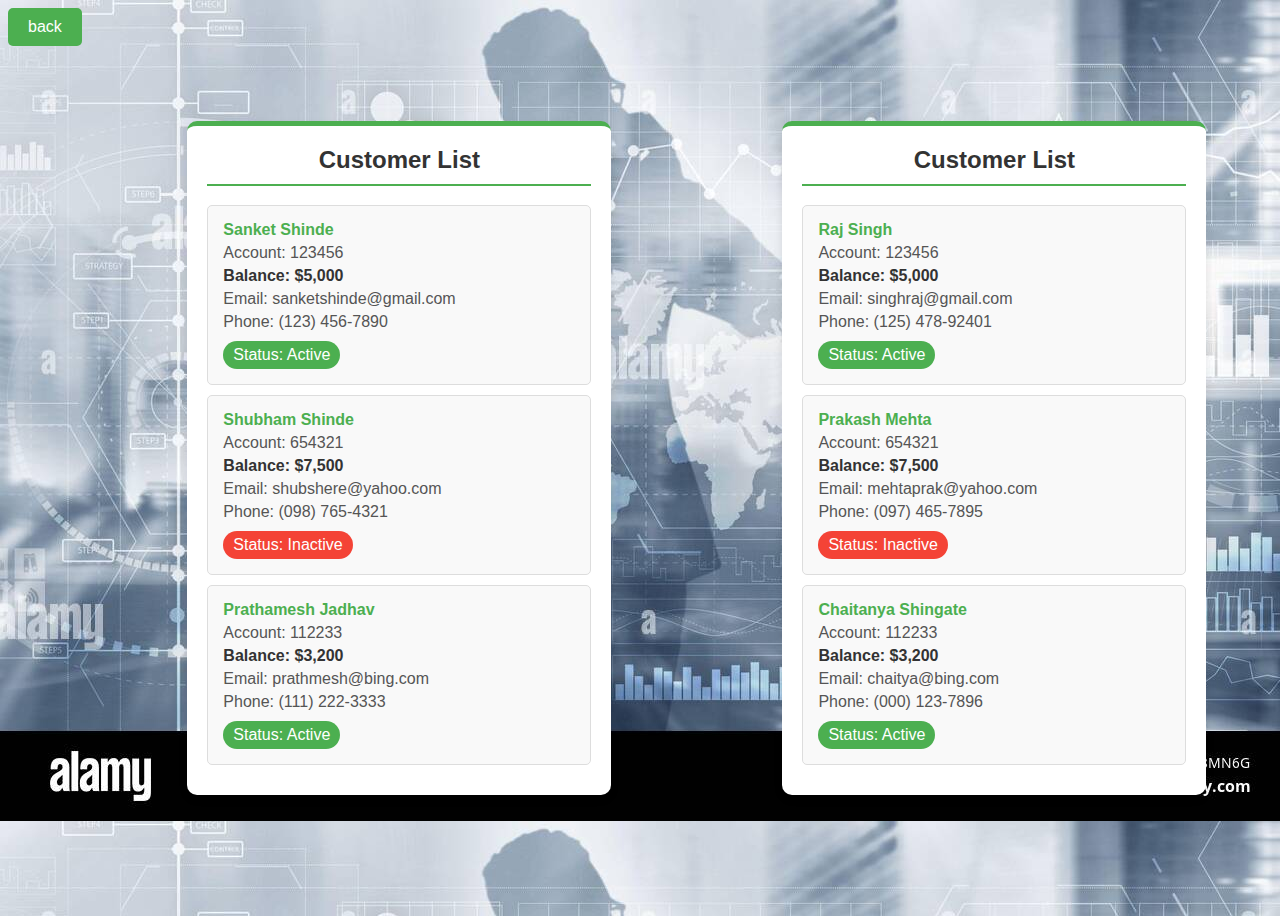
==== indexcustomers.html @ 95d2ad1a "Add files via upload" ====
<!DOCTYPE html>
<html lang="en">

<head>
    <meta charset="UTF-8">
    <meta name="viewport" content="width=device-width, initial-scale=1.0">
    <title>Customer Cards</title>
    <link rel="stylesheet" href="stylecustomers.css">
    <script>
        // Get a reference to the button
        const goBackButton = document.getElementById('goBackButton');
    
        // Add a click event listener
        goBackButton.addEventListener('click', () => {
            // Go back in history
            window.history.back();
        });
    </script>
    
</head>

<body>
    <header>
        <button>back</button>
    </header>
    <div class="card-container">
        <div class="customer-card">
            <h2>Customer List</h2>
            <ul class="customer-list">
                <li class="customer-item">
                    <span class="customer-name">Sanket Shinde</span>
                    <span class="customer-account">Account: 123456</span>
                    <span class="customer-balance">Balance: $5,000</span>
                    <span class="customer-email">Email: sanketshinde@gmail.com</span>
                    <span class="customer-phone">Phone: (123) 456-7890</span>
                    <span class="customer-status active">Status: Active</span>
                </li>
                <li class="customer-item">
                    <span class="customer-name">Shubham Shinde</span>
                    <span class="customer-account">Account: 654321</span>
                    <span class="customer-balance">Balance: $7,500</span>
                    <span class="customer-email">Email: shubshere@yahoo.com</span>
                    <span class="customer-phone">Phone: (098) 765-4321</span>
                    <span class="customer-status inactive">Status: Inactive</span>
                </li>
                <li class="customer-item">
                    <span class="customer-name">Prathamesh Jadhav</span>
                    <span class="customer-account">Account: 112233</span>
                    <span class="customer-balance">Balance: $3,200</span>
                    <span class="customer-email">Email: prathmesh@bing.com</span>
                    <span class="customer-phone">Phone: (111) 222-3333</span>
                    <span class="customer-status active">Status: Active</span>
                </li>
                <!-- Add more customer items as needed -->
            </ul>
        </div>
    </div>
</body>

</html>


<!DOCTYPE html>
<html lang="en">

<head>
    <meta charset="UTF-8">
    <meta name="viewport" content="width=device-width, initial-scale=1.0">
    <title>Customer Cards</title>
    <link rel="stylesheet" href="stylecustomers.css">
</head>

<body>
    <div class="card-container">
        <div class="customer-card">
            <h2>Customer List</h2>
            <ul class="customer-list">
                <li class="customer-item">
                    <span class="customer-name">Raj Singh</span>
                    <span class="customer-account">Account: 123456</span>
                    <span class="customer-balance">Balance: $5,000</span>
                    <span class="customer-email">Email: singhraj@gmail.com</span>
                    <span class="customer-phone">Phone: (125) 478-92401</span>
                    <span class="customer-status active">Status: Active</span>
                </li>
                <li class="customer-item">
                    <span class="customer-name">Prakash Mehta</span>
                    <span class="customer-account">Account: 654321</span>
                    <span class="customer-balance">Balance: $7,500</span>
                    <span class="customer-email">Email: mehtaprak@yahoo.com</span>
                    <span class="customer-phone">Phone: (097) 465-7895</span>
                    <span class="customer-status inactive">Status: Inactive</span>
                </li>
                <li class="customer-item">
                    <span class="customer-name">Chaitanya Shingate</span>
                    <span class="customer-account">Account: 112233</span>
                    <span class="customer-balance">Balance: $3,200</span>
                    <span class="customer-email">Email: chaitya@bing.com</span>
                    <span class="customer-phone">Phone: (000) 123-7896</span>
                    <span class="customer-status active">Status: Active</span>
                </li>
                <!-- Add more customer items as needed -->
            </ul>
        </div>
    </div>
</body>

</html>
---- stylecustomers.css ----
body {
    background-image: url(download\ \(11\).jpeg);
    font-family: 'Arial', sans-serif;
    background-color: #f4f4f4;
    display: flex;
    justify-content: center;
    height: 100vh;
    flex-wrap: wrap;
}

button {
    background-color: #4CAF50;
    color: #FFFFFF;
    border: none;
    padding: 10px 20px;
    font-size: 16px;
    cursor: pointer;
    border-radius: 5px;
}

.card-container {
    justify-content: center;
    align-items: center;
    width: 30vw;
    margin: auto;
    box-shadow: #555;
}

.customer-card {
    background-color: #fff;
    border-radius: 10px;
    box-shadow: 0 4px 8px rgba(0, 0, 0, 0.1);
    padding: 20px;
    width: 100%;
    text-align: left;
    border-top: 5px solid #4CAF50;
    /* Add color border to the top */
}

.customer-card h2 {
    margin-top: 0;
    text-align: center;
    color: #333;
    border-bottom: 2px solid #4CAF50;
    /* Add a bottom border to the heading */
    padding-bottom: 10px;
}

.customer-list {
    list-style-type: none;
    padding: 0;
    margin: 0;
}

.customer-item {
    background-color: #f9f9f9;
    border: 1px solid #ddd;
    border-radius: 5px;
    padding: 15px;
    margin-bottom: 10px;
    display: flex;
    flex-direction: column;
    align-items: flex-start;
}

.customer-item:hover {
    background-color: #e9e9e9;
}

.customer-name {
    font-weight: bold;
    color: #4CAF50;
}

.customer-account,
.customer-balance,
.customer-email,
.customer-phone,
.customer-status {
    color: #555;
    margin-top: 5px;
}

.customer-balance {
    font-weight: bold;
    color: #333;
}

.customer-status {
    margin-top: 10px;
    padding: 5px 10px;
    border-radius: 20px;
    color: #fff;
}

.customer-status.active {
    background-color: #4CAF50;
}

.customer-status.inactive {
    background-color: #f44336;
}

@media screen and (max-width:700px) {
    .card-container{
        width: 100vw;
        margin: auto;
    }
    .customer-card {
        width: 250px;
        margin: 20px auto;
    }
}
---- stylecustomers.css ----
body {
    background-image: url(download\ \(11\).jpeg);
    font-family: 'Arial', sans-serif;
    background-color: #f4f4f4;
    display: flex;
    justify-content: center;
    height: 100vh;
    flex-wrap: wrap;
}

button {
    background-color: #4CAF50;
    color: #FFFFFF;
    border: none;
    padding: 10px 20px;
    font-size: 16px;
    cursor: pointer;
    border-radius: 5px;
}

.card-container {
    justify-content: center;
    align-items: center;
    width: 30vw;
    margin: auto;
    box-shadow: #555;
}

.customer-card {
    background-color: #fff;
    border-radius: 10px;
    box-shadow: 0 4px 8px rgba(0, 0, 0, 0.1);
    padding: 20px;
    width: 100%;
    text-align: left;
    border-top: 5px solid #4CAF50;
    /* Add color border to the top */
}

.customer-card h2 {
    margin-top: 0;
    text-align: center;
    color: #333;
    border-bottom: 2px solid #4CAF50;
    /* Add a bottom border to the heading */
    padding-bottom: 10px;
}

.customer-list {
    list-style-type: none;
    padding: 0;
    margin: 0;
}

.customer-item {
    background-color: #f9f9f9;
    border: 1px solid #ddd;
    border-radius: 5px;
    padding: 15px;
    margin-bottom: 10px;
    display: flex;
    flex-direction: column;
    align-items: flex-start;
}

.customer-item:hover {
    background-color: #e9e9e9;
}

.customer-name {
    font-weight: bold;
    color: #4CAF50;
}

.customer-account,
.customer-balance,
.customer-email,
.customer-phone,
.customer-status {
    color: #555;
    margin-top: 5px;
}

.customer-balance {
    font-weight: bold;
    color: #333;
}

.customer-status {
    margin-top: 10px;
    padding: 5px 10px;
    border-radius: 20px;
    color: #fff;
}

.customer-status.active {
    background-color: #4CAF50;
}

.customer-status.inactive {
    background-color: #f44336;
}

@media screen and (max-width:700px) {
    .card-container{
        width: 100vw;
        margin: auto;
    }
    .customer-card {
        width: 250px;
        margin: 20px auto;
    }
}
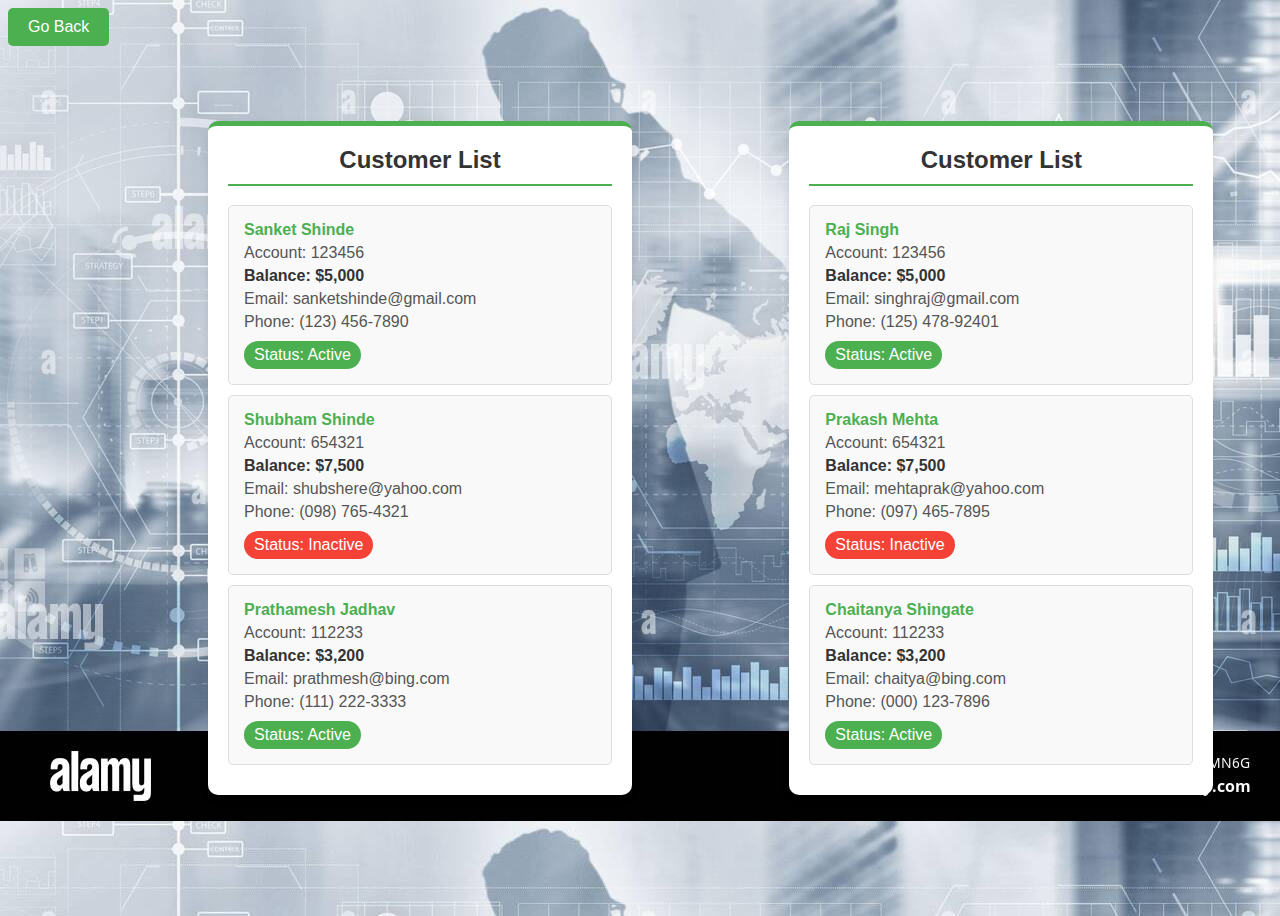
==== commit a48f696c: "Update indexcustomers.html" ====
--- a/indexcustomers.html
+++ b/indexcustomers.html
@@ -21,7 +21,7 @@
 
 <body>
     <header>
-        <button>back</button>
+        <button id="goBackButton">Go Back</button>
     </header>
     <div class="card-container">
         <div class="customer-card">
@@ -105,4 +105,4 @@
     </div>
 </body>
 
-</html>+</html>
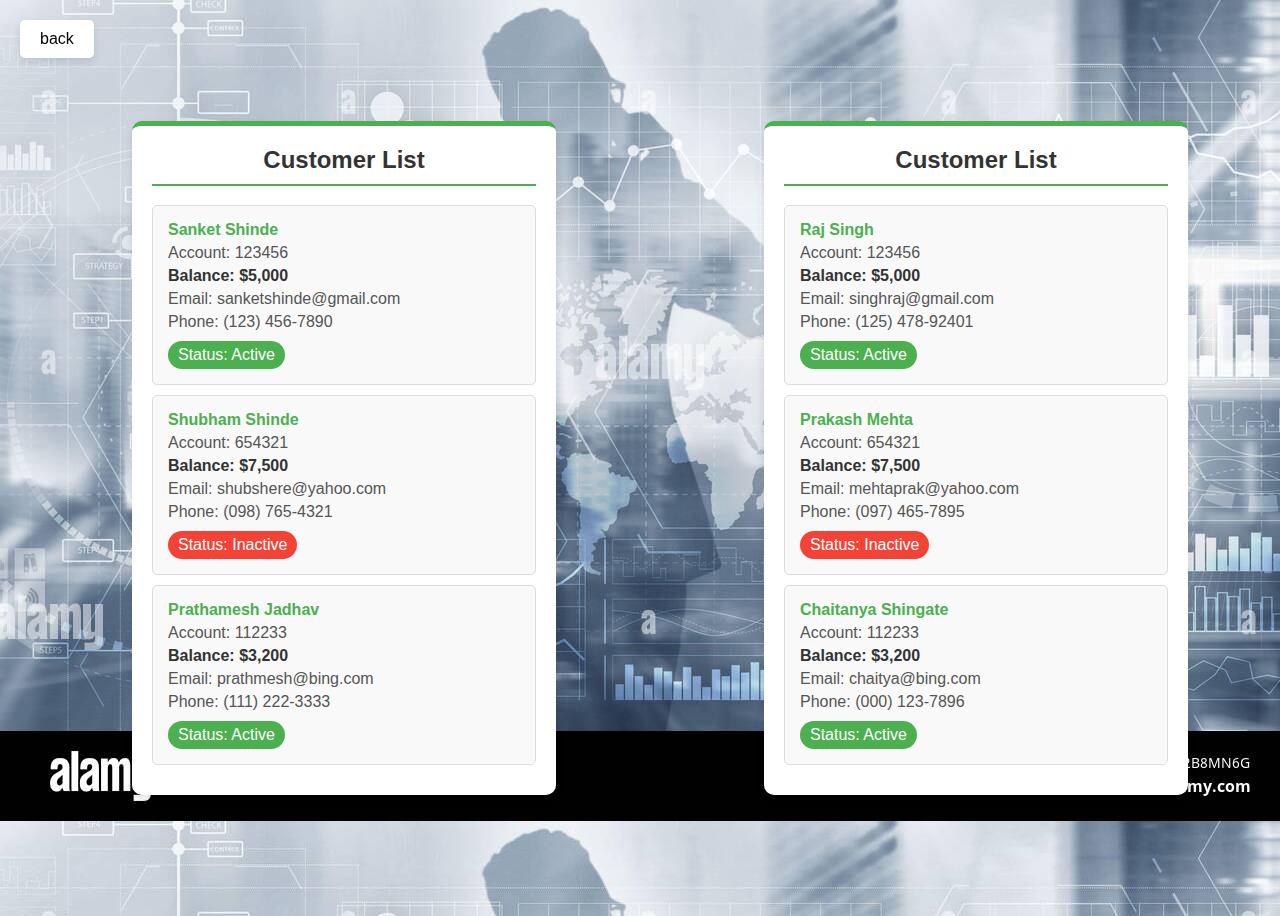
==== commit 6528ef90: "Add files via upload" ====
--- a/indexcustomers.html
+++ b/indexcustomers.html
@@ -6,23 +6,11 @@
     <meta name="viewport" content="width=device-width, initial-scale=1.0">
     <title>Customer Cards</title>
     <link rel="stylesheet" href="stylecustomers.css">
-    <script>
-        // Get a reference to the button
-        const goBackButton = document.getElementById('goBackButton');
-    
-        // Add a click event listener
-        goBackButton.addEventListener('click', () => {
-            // Go back in history
-            window.history.back();
-        });
-    </script>
     
 </head>
 
 <body>
-    <header>
-        <button id="goBackButton">Go Back</button>
-    </header>
+        <button id="goBackButton">back</button>
     <div class="card-container">
         <div class="customer-card">
             <h2>Customer List</h2>
@@ -103,6 +91,7 @@
             </ul>
         </div>
     </div>
+    <script src="scriptcustomer.js"></script>
 </body>
 
-</html>
+</html>--- a/stylecustomers.css
+++ b/stylecustomers.css
@@ -7,7 +7,24 @@
     height: 100vh;
     flex-wrap: wrap;
 }
+#goBackButton {
+    background-color: white;
+    box-shadow: 0 4px 8px rgba(0, 0, 0, 0.1);
+    /* background-color: #4CAF50; */
+    color: black;
+    border: none;
+    padding: 10px 20px;
+    font-size: 16px;
+    cursor: pointer;
+    border-radius: 5px;
+    position: fixed;
+    top: 20px;
+    left: 20px;
+}
 
+#goBackButton:hover {
+    box-shadow: none;
+}
 button {
     background-color: #4CAF50;
     color: #FFFFFF;
@@ -16,6 +33,9 @@
     font-size: 16px;
     cursor: pointer;
     border-radius: 5px;
+    position: fixed;
+    top: 20px;
+    left: 20px;
 }
 
 .card-container {
--- a/stylecustomers.css
+++ b/stylecustomers.css
@@ -7,7 +7,24 @@
     height: 100vh;
     flex-wrap: wrap;
 }
+#goBackButton {
+    background-color: white;
+    box-shadow: 0 4px 8px rgba(0, 0, 0, 0.1);
+    /* background-color: #4CAF50; */
+    color: black;
+    border: none;
+    padding: 10px 20px;
+    font-size: 16px;
+    cursor: pointer;
+    border-radius: 5px;
+    position: fixed;
+    top: 20px;
+    left: 20px;
+}
 
+#goBackButton:hover {
+    box-shadow: none;
+}
 button {
     background-color: #4CAF50;
     color: #FFFFFF;
@@ -16,6 +33,9 @@
     font-size: 16px;
     cursor: pointer;
     border-radius: 5px;
+    position: fixed;
+    top: 20px;
+    left: 20px;
 }
 
 .card-container {
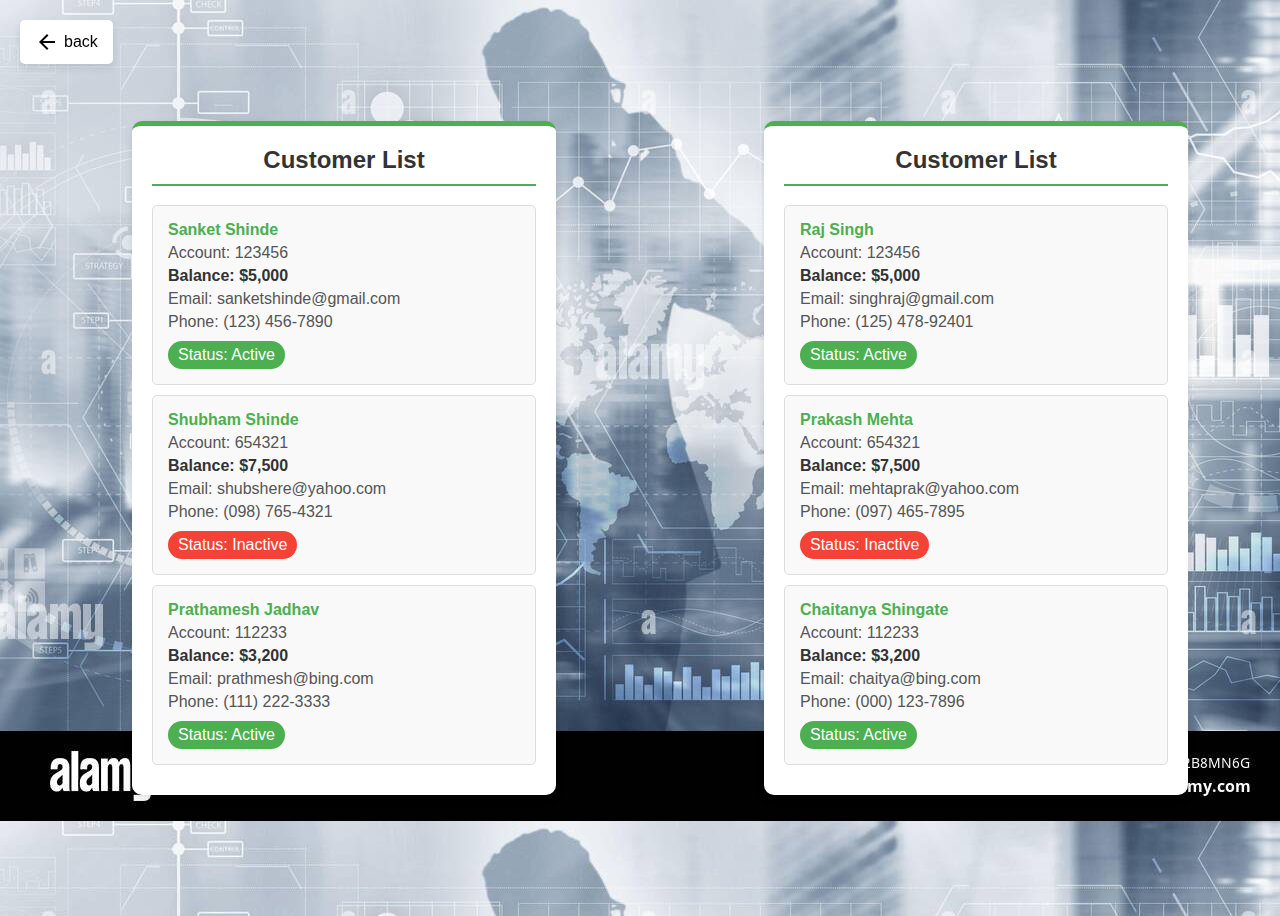
==== commit 7d7978a1: "Add files via upload" ====
--- a/indexcustomers.html
+++ b/indexcustomers.html
@@ -6,11 +6,15 @@
     <meta name="viewport" content="width=device-width, initial-scale=1.0">
     <title>Customer Cards</title>
     <link rel="stylesheet" href="stylecustomers.css">
+    <link rel="stylesheet" href="https://fonts.googleapis.com/css2?family=Material+Symbols+Outlined:opsz,wght,FILL,GRAD@24,400,0,0" />
     
 </head>
 
 <body>
-        <button id="goBackButton">back</button>
+        <button id="goBackButton">
+            <span class="material-symbols-outlined">
+                arrow_back
+                </span>back</button>
     <div class="card-container">
         <div class="customer-card">
             <h2>Customer List</h2>
--- a/stylecustomers.css
+++ b/stylecustomers.css
@@ -12,8 +12,11 @@
     box-shadow: 0 4px 8px rgba(0, 0, 0, 0.1);
     /* background-color: #4CAF50; */
     color: black;
+    display: flex;
+    align-items: center;
     border: none;
-    padding: 10px 20px;
+    gap: 5px;
+    padding: 10px 15px;
     font-size: 16px;
     cursor: pointer;
     border-radius: 5px;
--- a/stylecustomers.css
+++ b/stylecustomers.css
@@ -12,8 +12,11 @@
     box-shadow: 0 4px 8px rgba(0, 0, 0, 0.1);
     /* background-color: #4CAF50; */
     color: black;
+    display: flex;
+    align-items: center;
     border: none;
-    padding: 10px 20px;
+    gap: 5px;
+    padding: 10px 15px;
     font-size: 16px;
     cursor: pointer;
     border-radius: 5px;
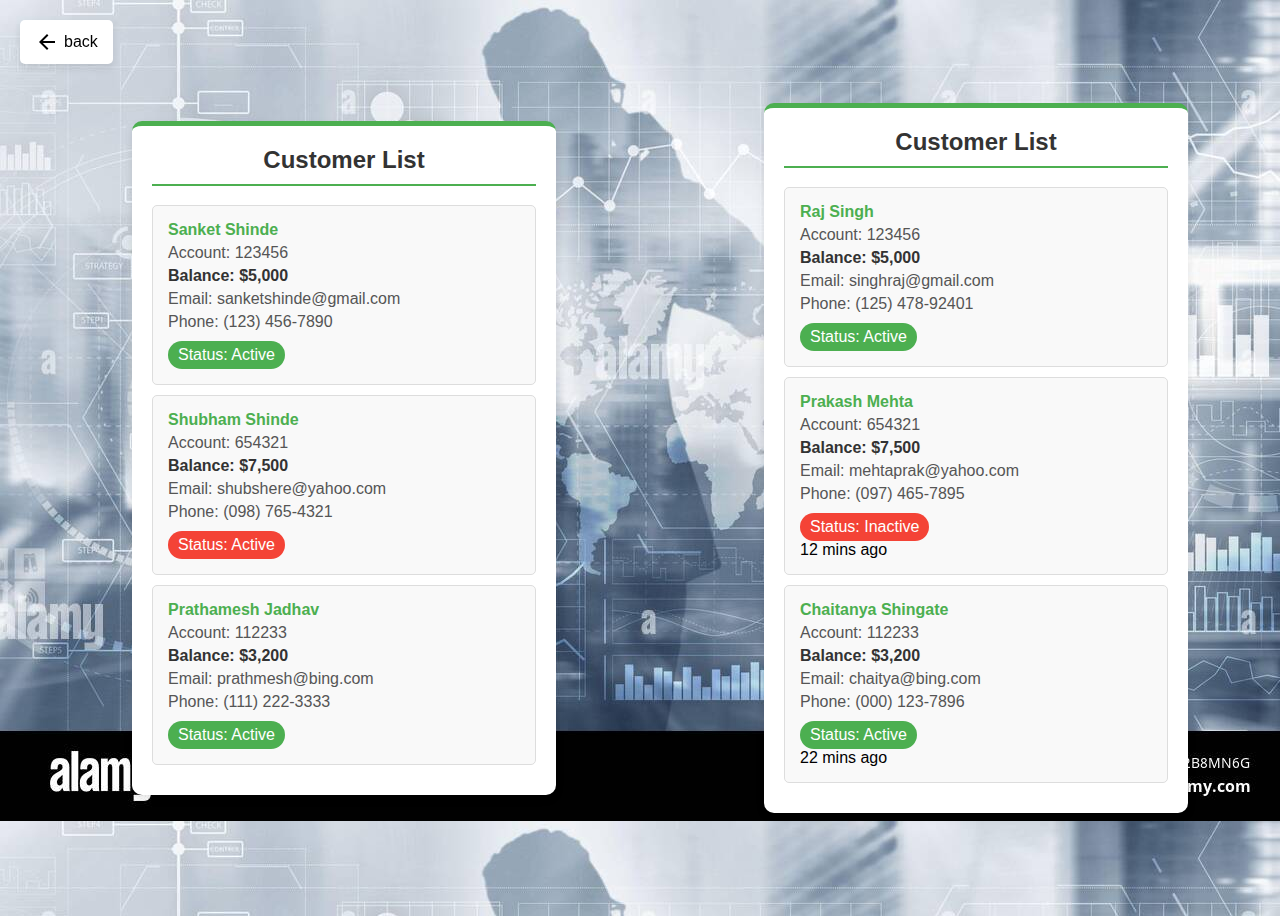
==== commit 438bfeea: "Update indexcustomers.html" ====
--- a/indexcustomers.html
+++ b/indexcustomers.html
@@ -4,7 +4,7 @@
 <head>
     <meta charset="UTF-8">
     <meta name="viewport" content="width=device-width, initial-scale=1.0">
-    <title>Customer Cards</title>
+    <title>Customers</title>
     <link rel="stylesheet" href="stylecustomers.css">
     <link rel="stylesheet" href="https://fonts.googleapis.com/css2?family=Material+Symbols+Outlined:opsz,wght,FILL,GRAD@24,400,0,0" />
     
@@ -33,7 +33,7 @@
                     <span class="customer-balance">Balance: $7,500</span>
                     <span class="customer-email">Email: shubshere@yahoo.com</span>
                     <span class="customer-phone">Phone: (098) 765-4321</span>
-                    <span class="customer-status inactive">Status: Inactive</span>
+                    <span class="customer-status inactive">Status: Active</span>
                 </li>
                 <li class="customer-item">
                     <span class="customer-name">Prathamesh Jadhav</span>
@@ -58,7 +58,7 @@
 <head>
     <meta charset="UTF-8">
     <meta name="viewport" content="width=device-width, initial-scale=1.0">
-    <title>Customer Cards</title>
+    <title>Customers</title>
     <link rel="stylesheet" href="stylecustomers.css">
 </head>
 
@@ -82,6 +82,7 @@
                     <span class="customer-email">Email: mehtaprak@yahoo.com</span>
                     <span class="customer-phone">Phone: (097) 465-7895</span>
                     <span class="customer-status inactive">Status: Inactive</span>
+                    <span class="timestamp">12 mins ago</span>
                 </li>
                 <li class="customer-item">
                     <span class="customer-name">Chaitanya Shingate</span>
@@ -90,6 +91,7 @@
                     <span class="customer-email">Email: chaitya@bing.com</span>
                     <span class="customer-phone">Phone: (000) 123-7896</span>
                     <span class="customer-status active">Status: Active</span>
+                    <span class="timestamp">22 mins ago</span>
                 </li>
                 <!-- Add more customer items as needed -->
             </ul>
@@ -98,4 +100,4 @@
     <script src="scriptcustomer.js"></script>
 </body>
 
-</html>+</html>
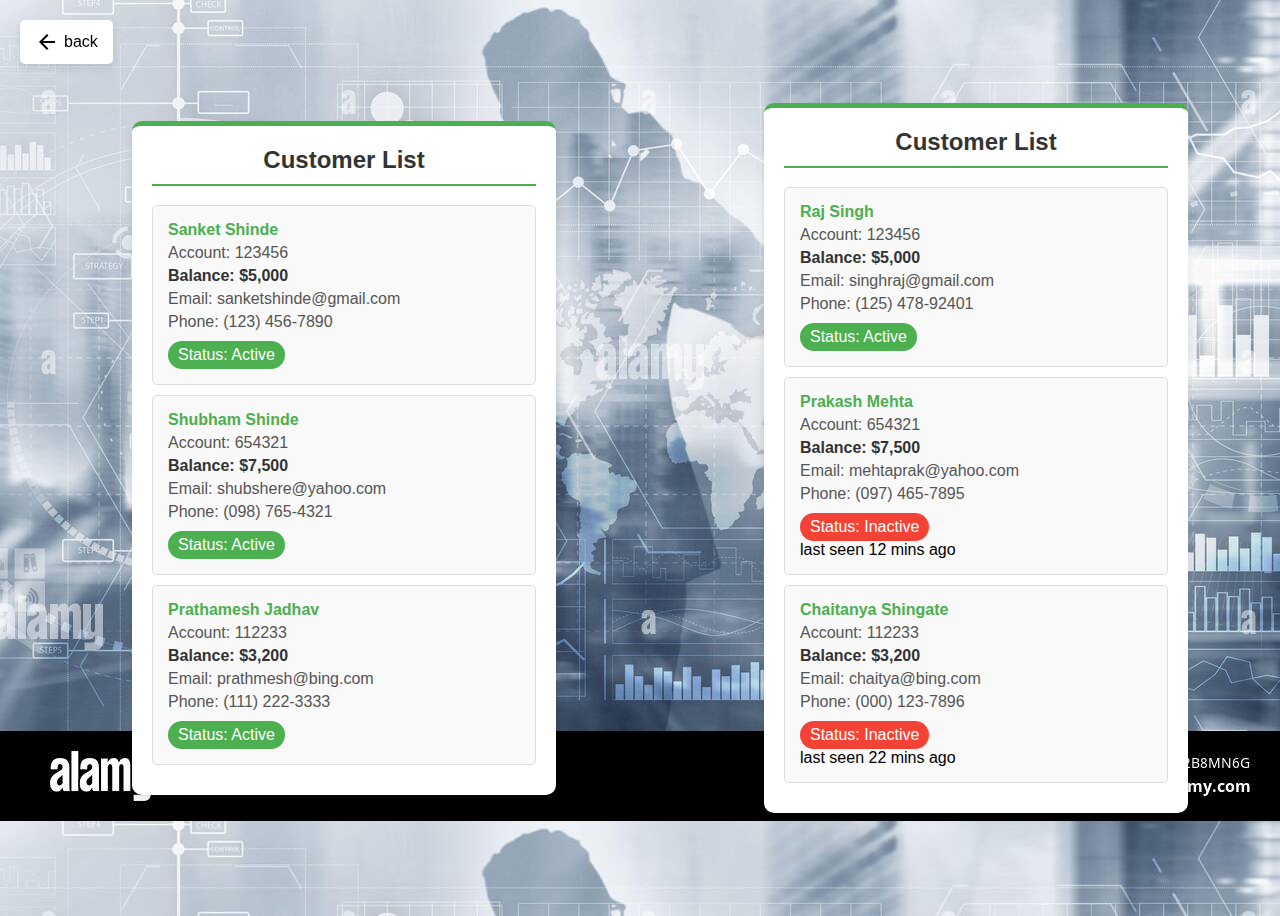
==== commit bb0d5496: "Update indexcustomers.html" ====
--- a/indexcustomers.html
+++ b/indexcustomers.html
@@ -33,7 +33,7 @@
                     <span class="customer-balance">Balance: $7,500</span>
                     <span class="customer-email">Email: shubshere@yahoo.com</span>
                     <span class="customer-phone">Phone: (098) 765-4321</span>
-                    <span class="customer-status inactive">Status: Active</span>
+                    <span class="customer-status active">Status: Active</span>
                 </li>
                 <li class="customer-item">
                     <span class="customer-name">Prathamesh Jadhav</span>
@@ -82,7 +82,7 @@
                     <span class="customer-email">Email: mehtaprak@yahoo.com</span>
                     <span class="customer-phone">Phone: (097) 465-7895</span>
                     <span class="customer-status inactive">Status: Inactive</span>
-                    <span class="timestamp">12 mins ago</span>
+                    <span class="timestamp">last seen 12 mins ago</span>
                 </li>
                 <li class="customer-item">
                     <span class="customer-name">Chaitanya Shingate</span>
@@ -90,8 +90,8 @@
                     <span class="customer-balance">Balance: $3,200</span>
                     <span class="customer-email">Email: chaitya@bing.com</span>
                     <span class="customer-phone">Phone: (000) 123-7896</span>
-                    <span class="customer-status active">Status: Active</span>
-                    <span class="timestamp">22 mins ago</span>
+                    <span class="customer-status inactive">Status: Inactive</span>
+                    <span class="timestamp">last seen 22 mins ago</span>
                 </li>
                 <!-- Add more customer items as needed -->
             </ul>
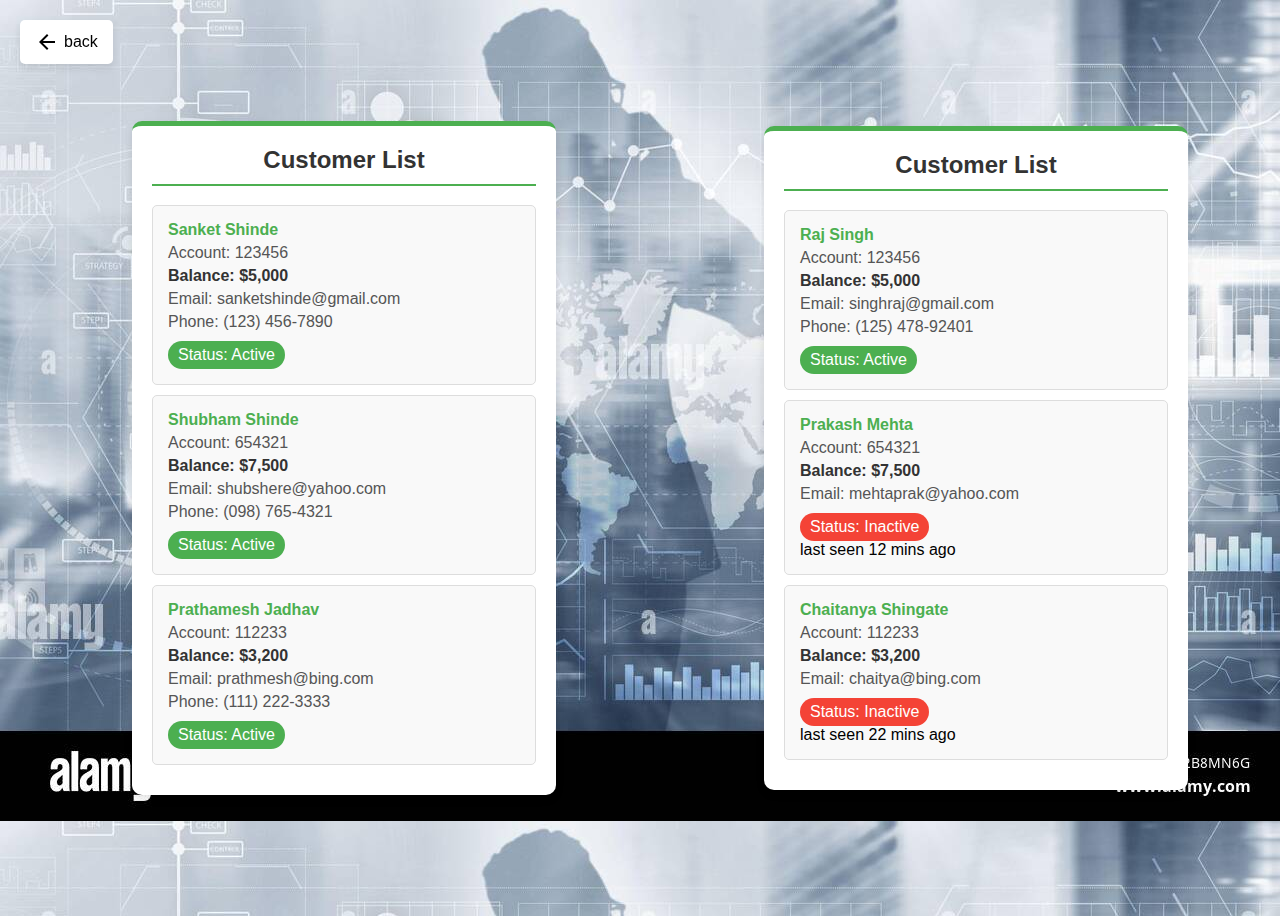
==== commit 7e874b35: "Update indexcustomers.html" ====
--- a/indexcustomers.html
+++ b/indexcustomers.html
@@ -80,7 +80,6 @@
                     <span class="customer-account">Account: 654321</span>
                     <span class="customer-balance">Balance: $7,500</span>
                     <span class="customer-email">Email: mehtaprak@yahoo.com</span>
-                    <span class="customer-phone">Phone: (097) 465-7895</span>
                     <span class="customer-status inactive">Status: Inactive</span>
                     <span class="timestamp">last seen 12 mins ago</span>
                 </li>
@@ -89,7 +88,6 @@
                     <span class="customer-account">Account: 112233</span>
                     <span class="customer-balance">Balance: $3,200</span>
                     <span class="customer-email">Email: chaitya@bing.com</span>
-                    <span class="customer-phone">Phone: (000) 123-7896</span>
                     <span class="customer-status inactive">Status: Inactive</span>
                     <span class="timestamp">last seen 22 mins ago</span>
                 </li>
